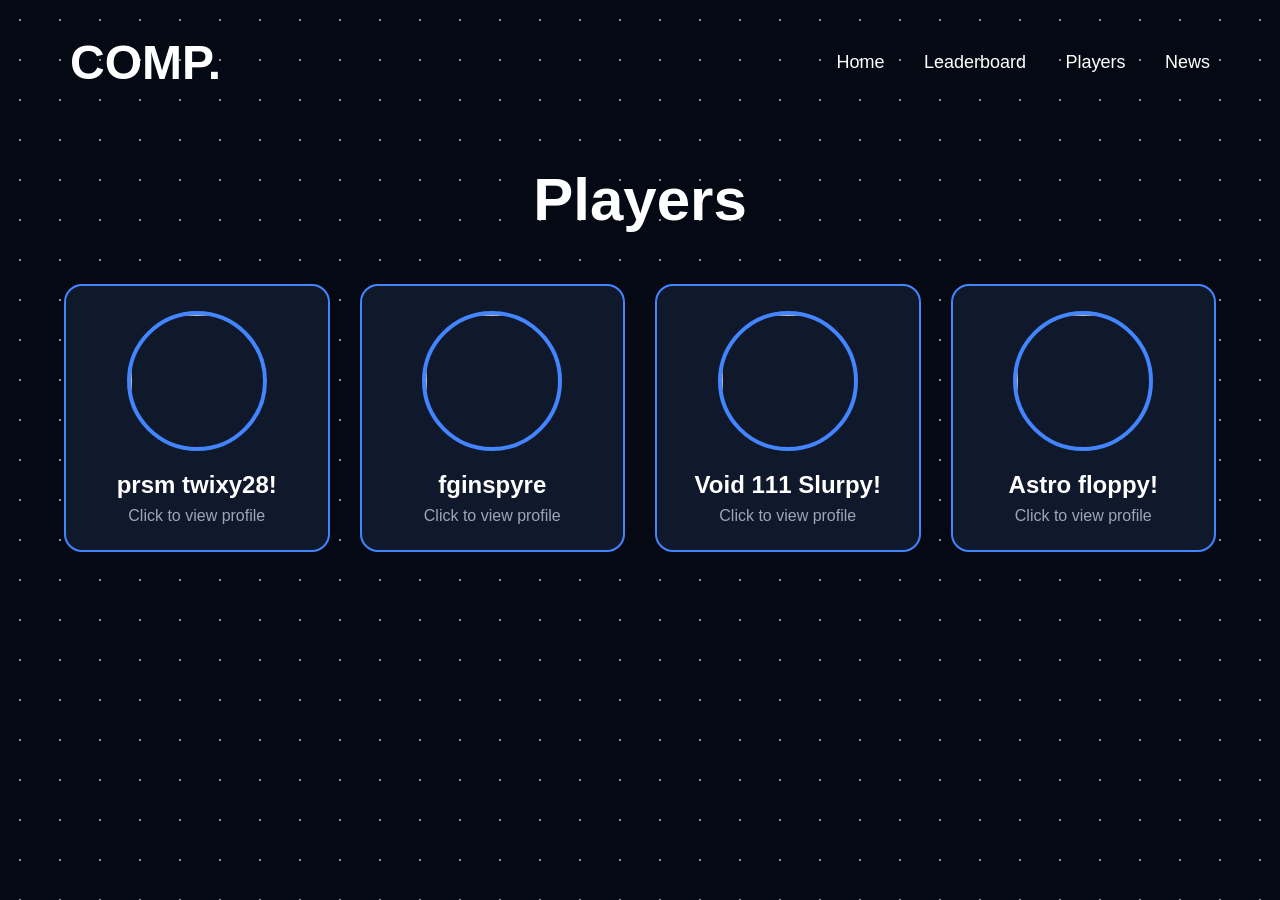
==== players.html @ 1dca707b "Create players.html" ====
<!DOCTYPE html>
<html lang="en">
<head>
<meta charset="UTF-8">
<meta name="viewport" content="width=device-width, initial-scale=1.0">
<title>COMP. | Players</title>

<style>
*{
margin:0;
padding:0;
box-sizing:border-box;
font-family:Arial,Helvetica,sans-serif;
}

body{
background:#050913;
color:white;
overflow-x:hidden;
}

body::before{
content:"";
position:fixed;
top:0;
left:0;
width:100%;
height:100%;
background-image:radial-gradient(white 1px, transparent 1px);
background-size:40px 40px;
opacity:.55;
z-index:-1;
}

header{
display:flex;
justify-content:space-between;
align-items:center;
padding:35px 70px;
}

.logo{
font-size:48px;
font-weight:900;
}

nav a{
color:white;
text-decoration:none;
margin-left:35px;
font-size:18px;
transition:.25s;
}

nav a:hover{
color:#4c8dff;
}

.title{
text-align:center;
font-size:60px;
font-weight:bold;
margin-top:40px;
margin-bottom:50px;
}

.players{
width:90%;
max-width:1200px;
margin:auto;
display:grid;
grid-template-columns:repeat(auto-fit,minmax(250px,1fr));
gap:30px;
padding-bottom:60px;
}

.card{
background:#10182b;
border:2px solid #4285ff;
border-radius:18px;
padding:25px;
text-align:center;
cursor:pointer;
transition:.3s;
}

.card:hover{
transform:translateY(-8px);
box-shadow:0 0 30px #4285ff;
}

.card img{
width:140px;
height:140px;
border-radius:50%;
object-fit:cover;
border:4px solid #4285ff;
margin-bottom:20px;
}

.card h2{
font-size:24px;
}

.card p{
color:#9ca6ba;
margin-top:8px;
}

.modal{
position:fixed;
top:0;
left:0;
width:100%;
height:100%;
display:none;
justify-content:center;
align-items:center;
background:rgba(0,0,0,.85);
}

.popup{
width:430px;
background:#10182b;
border:2px solid #4285ff;
border-radius:18px;
padding:35px;
text-align:center;
}

.popup img{
width:160px;
height:160px;
border-radius:50%;
border:4px solid #4285ff;
margin-bottom:20px;
}

.popup h2{
font-size:35px;
margin-bottom:20px;
}

.popup p{
font-size:20px;
margin:12px 0;
}

.close{
margin-top:25px;
padding:12px 35px;
background:#4285ff;
border:none;
color:white;
font-size:18px;
border-radius:8px;
cursor:pointer;
}

.close:hover{
background:#256ef0;
}
</style>

</head>
<body>

<header>

<div class="logo">COMP.</div>

<nav>
<a href="index.html">Home</a>
<a href="#">Leaderboard</a>
<a href="players.html">Players</a>
<a href="#">News</a>
</nav>

</header>

<div class="title">
Players
</div>

<div class="players">

<div class="card" onclick="openPlayer(0)">
<img src="https://via.placeholder.com/160" alt="">
<h2>prsm twixy28!</h2>
<p>Click to view profile</p>
</div>

<div class="card" onclick="openPlayer(1)">
<img src="https://via.placeholder.com/160" alt="">
<h2>fginspyre</h2>
<p>Click to view profile</p>
</div>

<div class="card" onclick="openPlayer(2)">
<img src="https://via.placeholder.com/160" alt="">
<h2>Void 111 Slurpy!</h2>
<p>Click to view profile</p>
</div>

<div class="card" onclick="openPlayer(3)">
<img src="https://via.placeholder.com/160" alt="">
<h2>Astro floppy!</h2>
<p>Click to view profile</p>
</div>

</div>

<div class="modal" id="modal">

<div class="popup">

<img src="https://via.placeholder.com/160" id="pfp">

<h2 id="name"></h2>

<p><b>PR:</b> <span id="pr"></span></p>

<p><b>Tournament Wins:</b> <span id="wins"></span></p>

<p><b>Cash Cup Finals:</b> <span id="cash"></span></p>

<p><b>Best Tournament Placement:</b> <span id="placement"></span></p>

<p><b>Highest Rank:</b> <span id="rank"></span></p>

<button class="close" onclick="closePlayer()">Close</button>

</div>

</div>

<script>

const players=[

{
name:"prsm twixy28!",
pr:"130 PR",
wins:"16",
cash:"1x",
placement:"7th Place Elite Ranked Cup",
rank:"Unreal"
},

{
name:"fginspyre",
pr:"70 PR",
wins:"9",
cash:"1x",
placement:"7th Place Elite Ranked Cup",
rank:"Unreal"
},

{
name:"Void 111 Slurpy!",
pr:"58 PR",
wins:"3",
cash:"0",
placement:"256th Place Duos Ranked Cup ZB",
rank:"Unreal"
},

{
name:"Astro floppy!",
pr:"0 PR",
wins:"0",
cash:"0",
placement:"69th Place Duos Ranked Cup Platinum Reload",
rank:"Diamond"
}

];

function openPlayer(id){

document.getElementById("modal").style.display="flex";

document.getElementById("name").innerHTML=players[id].name;

document.getElementById("pr").innerHTML=players[id].pr;

document.getElementById("wins").innerHTML=players[id].wins;

document.getElementById("cash").innerHTML=players[id].cash;

document.getElementById("placement").innerHTML=players[id].placement;

document.getElementById("rank").innerHTML=players[id].rank;

}

function closePlayer(){

document.getElementById("modal").style.display="none";

}

window.onclick=function(e){

const modal=document.getElementById("modal");

if(e.target==modal){

modal.style.display="none";

}

}

</script>

</body>
</html>
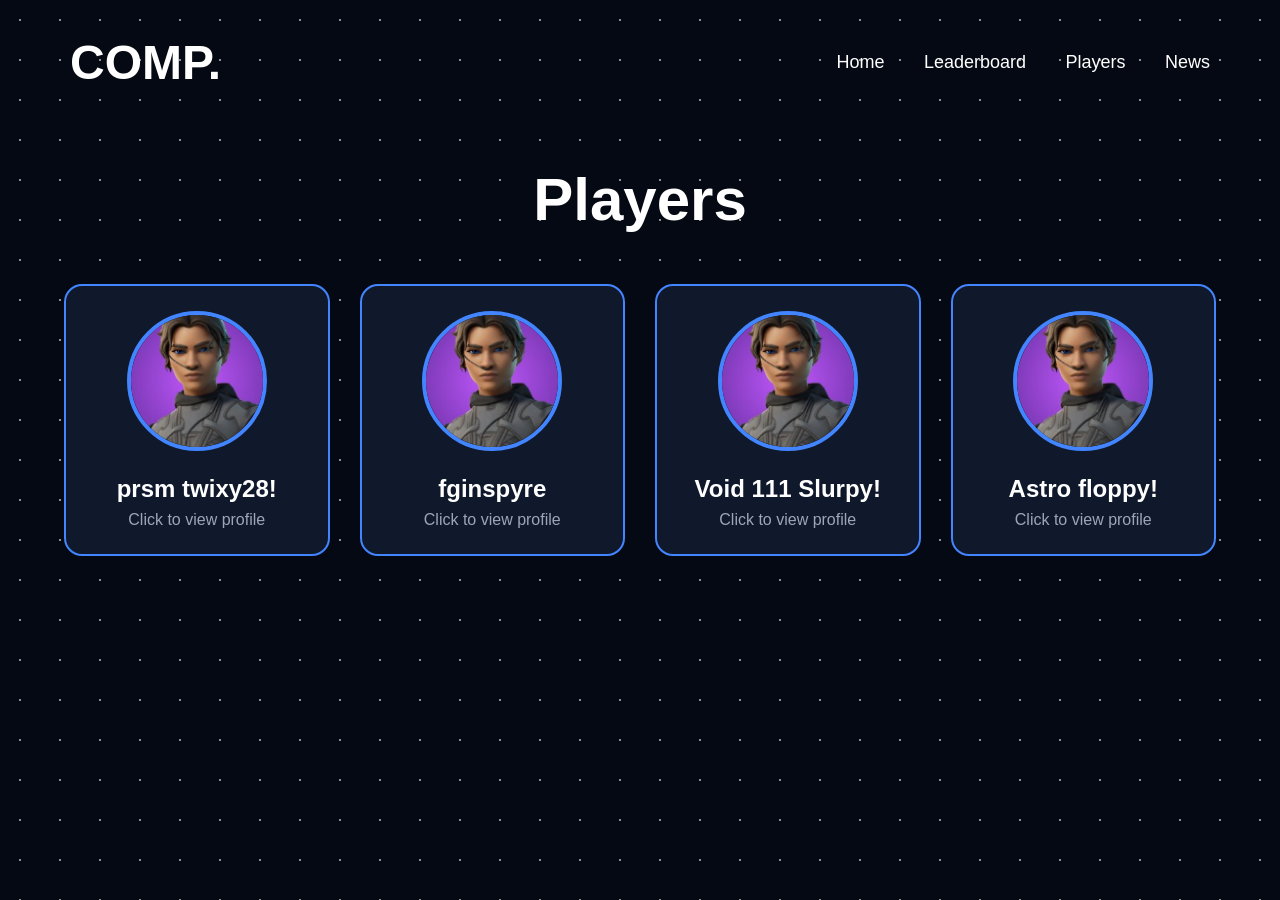
==== commit 4935765d: "players.html" ====
--- a/players.html
+++ b/players.html
@@ -1,11 +1,14 @@
 <!DOCTYPE html>
 <html lang="en">
 <head>
+
 <meta charset="UTF-8">
 <meta name="viewport" content="width=device-width, initial-scale=1.0">
+
 <title>COMP. | Players</title>
 
 <style>
+
 *{
 margin:0;
 padding:0;
@@ -13,11 +16,13 @@
 font-family:Arial,Helvetica,sans-serif;
 }
 
+
 body{
 background:#050913;
 color:white;
 overflow-x:hidden;
 }
+
 
 body::before{
 content:"";
@@ -26,55 +31,78 @@
 left:0;
 width:100%;
 height:100%;
-background-image:radial-gradient(white 1px, transparent 1px);
+background-image:radial-gradient(white 1px,transparent 1px);
 background-size:40px 40px;
 opacity:.55;
 z-index:-1;
-}
+pointer-events:none;
+}
+
 
 header{
+
 display:flex;
 justify-content:space-between;
 align-items:center;
 padding:35px 70px;
-}
+
+}
+
 
 .logo{
+
 font-size:48px;
 font-weight:900;
-}
+
+}
+
 
 nav a{
+
 color:white;
 text-decoration:none;
 margin-left:35px;
 font-size:18px;
 transition:.25s;
-}
+
+}
+
 
 nav a:hover{
-color:#4c8dff;
-}
+
+color:#4285ff;
+
+}
+
+
 
 .title{
+
 text-align:center;
 font-size:60px;
 font-weight:bold;
 margin-top:40px;
 margin-bottom:50px;
-}
+
+}
+
+
 
 .players{
+
 width:90%;
 max-width:1200px;
 margin:auto;
 display:grid;
 grid-template-columns:repeat(auto-fit,minmax(250px,1fr));
 gap:30px;
-padding-bottom:60px;
-}
+
+}
+
+
 
 .card{
+
 background:#10182b;
 border:2px solid #4285ff;
 border-radius:18px;
@@ -82,32 +110,53 @@
 text-align:center;
 cursor:pointer;
 transition:.3s;
-}
+
+}
+
+
 
 .card:hover{
+
 transform:translateY(-8px);
 box-shadow:0 0 30px #4285ff;
-}
+
+}
+
+
 
 .card img{
+
 width:140px;
 height:140px;
 border-radius:50%;
 object-fit:cover;
 border:4px solid #4285ff;
 margin-bottom:20px;
-}
+
+}
+
+
 
 .card h2{
+
 font-size:24px;
-}
+
+}
+
+
 
 .card p{
+
 color:#9ca6ba;
 margin-top:8px;
-}
+
+}
+
+
+
 
 .modal{
+
 position:fixed;
 top:0;
 left:0;
@@ -117,36 +166,58 @@
 justify-content:center;
 align-items:center;
 background:rgba(0,0,0,.85);
-}
+
+}
+
+
+
 
 .popup{
+
 width:430px;
 background:#10182b;
 border:2px solid #4285ff;
 border-radius:18px;
 padding:35px;
 text-align:center;
-}
+
+}
+
+
+
 
 .popup img{
+
 width:160px;
 height:160px;
 border-radius:50%;
 border:4px solid #4285ff;
 margin-bottom:20px;
-}
+
+}
+
+
 
 .popup h2{
+
 font-size:35px;
 margin-bottom:20px;
-}
+
+}
+
+
 
 .popup p{
+
 font-size:20px;
 margin:12px 0;
-}
+
+}
+
+
 
 .close{
+
 margin-top:25px;
 padding:12px 35px;
 background:#4285ff;
@@ -155,69 +226,125 @@
 font-size:18px;
 border-radius:8px;
 cursor:pointer;
-}
-
-.close:hover{
-background:#256ef0;
-}
+
+}
+
+
+
 </style>
 
 </head>
+
+
 <body>
 
+
 <header>
 
-<div class="logo">COMP.</div>
+<div class="logo">
+COMP.
+</div>
+
 
 <nav>
+
 <a href="index.html">Home</a>
+
 <a href="#">Leaderboard</a>
+
 <a href="players.html">Players</a>
+
 <a href="#">News</a>
+
 </nav>
 
+
 </header>
+
+
+
 
 <div class="title">
 Players
 </div>
 
+
+
+
 <div class="players">
 
-<div class="card" onclick="openPlayer(0)">
-<img src="https://via.placeholder.com/160" alt="">
+
+
+<div class="card">
+
+<img src="images/Screenshot 2026-07-29 220536.png">
+
 <h2>prsm twixy28!</h2>
+
 <p>Click to view profile</p>
-</div>
-
-<div class="card" onclick="openPlayer(1)">
-<img src="https://via.placeholder.com/160" alt="">
+
+</div>
+
+
+
+
+<div class="card">
+
+<img src="images/Screenshot 2026-07-29 220536.png">
+
 <h2>fginspyre</h2>
+
 <p>Click to view profile</p>
-</div>
-
-<div class="card" onclick="openPlayer(2)">
-<img src="https://via.placeholder.com/160" alt="">
+
+</div>
+
+
+
+
+<div class="card">
+
+<img src="images/Screenshot 2026-07-29 220536.png">
+
 <h2>Void 111 Slurpy!</h2>
+
 <p>Click to view profile</p>
-</div>
-
-<div class="card" onclick="openPlayer(3)">
-<img src="https://via.placeholder.com/160" alt="">
+
+</div>
+
+
+
+
+<div class="card">
+
+<img src="images/Screenshot 2026-07-29 220536.png">
+
 <h2>Astro floppy!</h2>
+
 <p>Click to view profile</p>
-</div>
-
-</div>
+
+</div>
+
+
+
+</div>
+
+
+
+
+
 
 <div class="modal" id="modal">
 
+
 <div class="popup">
 
-<img src="https://via.placeholder.com/160" id="pfp">
+
+<img src="images/Screenshot 2026-07-29 220536.png">
+
 
 <h2 id="name"></h2>
 
+
 <p><b>PR:</b> <span id="pr"></span></p>
 
 <p><b>Tournament Wins:</b> <span id="wins"></span></p>
@@ -228,91 +355,131 @@
 
 <p><b>Highest Rank:</b> <span id="rank"></span></p>
 
-<button class="close" onclick="closePlayer()">Close</button>
-
-</div>
-
-</div>
+
+
+<button class="close" id="close">
+
+Close
+
+</button>
+
+
+</div>
+
+
+</div>
+
+
+
+
 
 <script>
 
+
 const players=[
+
 
 {
 name:"prsm twixy28!",
 pr:"130 PR",
-wins:"16",
-cash:"1x",
+wins:"16 Tournament Wins",
+cash:"1x Cash Cup Finalist",
 placement:"7th Place Elite Ranked Cup",
 rank:"Unreal"
 },
 
+
 {
 name:"fginspyre",
 pr:"70 PR",
-wins:"9",
-cash:"1x",
+wins:"9 Tournament Wins",
+cash:"1x Cash Cup Finalist",
 placement:"7th Place Elite Ranked Cup",
 rank:"Unreal"
 },
 
+
 {
 name:"Void 111 Slurpy!",
 pr:"58 PR",
-wins:"3",
-cash:"0",
+wins:"3 Tournament Wins",
+cash:"0 Cash Cup Finals",
 placement:"256th Place Duos Ranked Cup ZB",
 rank:"Unreal"
 },
 
+
 {
 name:"Astro floppy!",
 pr:"0 PR",
-wins:"0",
-cash:"0",
+wins:"0 Tournament Wins",
+cash:"0 Cash Cup Finals",
 placement:"69th Place Duos Ranked Cup Platinum Reload",
 rank:"Diamond"
 }
 
+
 ];
 
-function openPlayer(id){
-
-document.getElementById("modal").style.display="flex";
-
-document.getElementById("name").innerHTML=players[id].name;
-
-document.getElementById("pr").innerHTML=players[id].pr;
-
-document.getElementById("wins").innerHTML=players[id].wins;
-
-document.getElementById("cash").innerHTML=players[id].cash;
-
-document.getElementById("placement").innerHTML=players[id].placement;
-
-document.getElementById("rank").innerHTML=players[id].rank;
-
-}
-
-function closePlayer(){
-
-document.getElementById("modal").style.display="none";
-
-}
+
+
+const cards=document.querySelectorAll(".card");
+
+const modal=document.getElementById("modal");
+
+
+
+cards.forEach((card,index)=>{
+
+
+card.onclick=function(){
+
+
+document.getElementById("name").innerHTML=players[index].name;
+
+document.getElementById("pr").innerHTML=players[index].pr;
+
+document.getElementById("wins").innerHTML=players[index].wins;
+
+document.getElementById("cash").innerHTML=players[index].cash;
+
+document.getElementById("placement").innerHTML=players[index].placement;
+
+document.getElementById("rank").innerHTML=players[index].rank;
+
+
+modal.style.display="flex";
+
+
+};
+
+
+});
+
+
+
+document.getElementById("close").onclick=function(){
+
+modal.style.display="none";
+
+};
+
+
 
 window.onclick=function(e){
 
-const modal=document.getElementById("modal");
-
 if(e.target==modal){
 
 modal.style.display="none";
 
 }
 
-}
+};
+
+
 
 </script>
+
 
 </body>
 </html>
